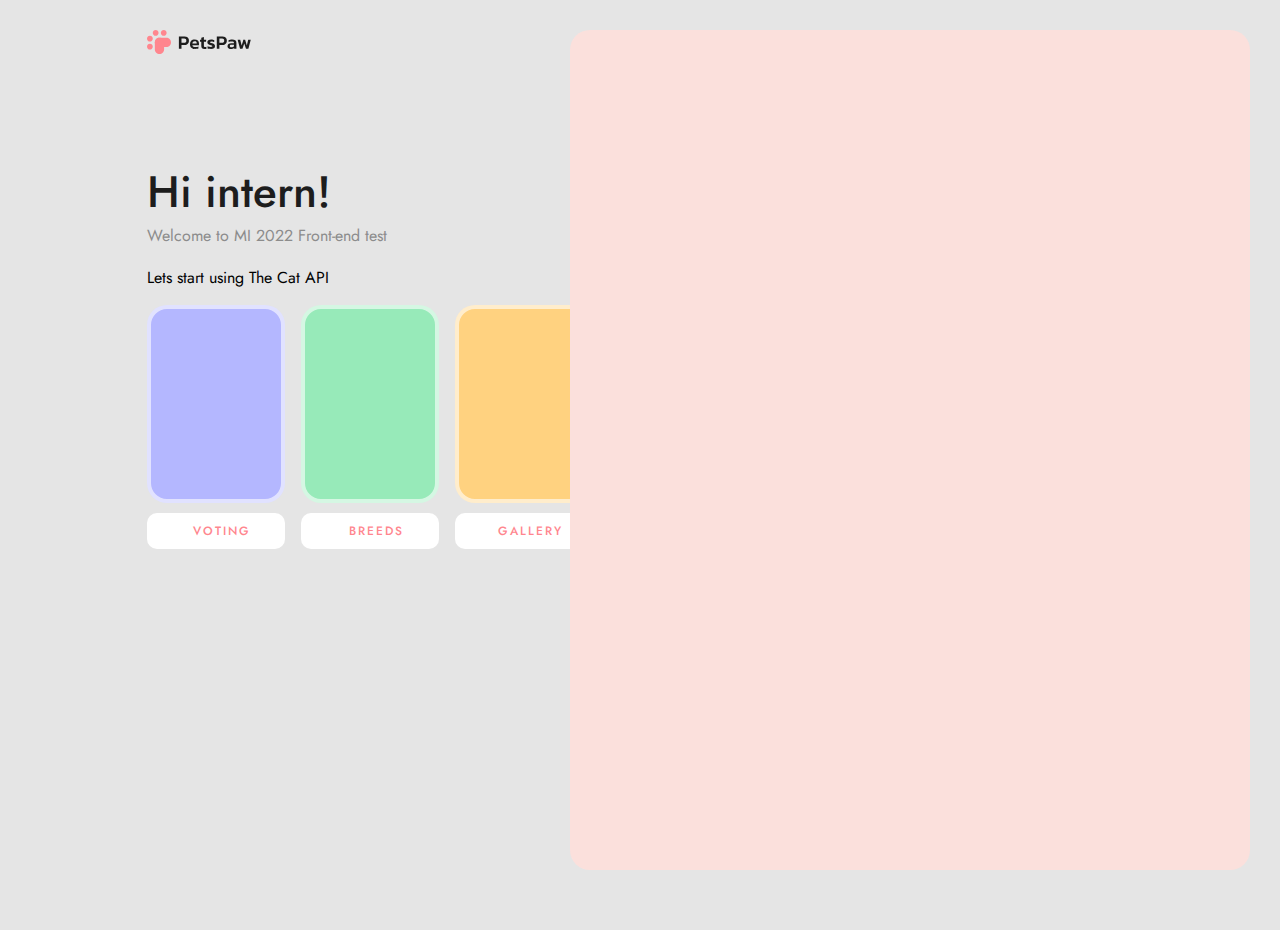
==== index.html @ ae3478e6 "Add files via upload" ====
<!DOCTYPE html>
<html lang="en">
<head>
    <meta charset="UTF-8">
    <meta http-equiv="X-UA-Compatible" content="IE=edge">
    <meta name="viewport" content="width=device-width, initial-scale=1.0">
    <title>Document</title>
    <link rel="preconnect" href="https://fonts.googleapis.com">
<link rel="preconnect" href="https://fonts.gstatic.com" crossorigin>
<link href="https://fonts.googleapis.com/css2?family=Jost:wght@400;500&display=swap" rel="stylesheet">
    <link rel="stylesheet" href="style.css">
</head>
<body>
    <div class="logo"><img src="./logo.svg" alt=""></div>
        <div class="left-block">
            <h1>Hi intern!</h1>
            <p class='welcome-text'>Welcome to MI 2022 Front-end test</p>

            <p>Lets start using The Cat API</p>

           <div class="big-card-block">
            <div class="card-block first-card-block">
                <button>
                    <a href="./html/voting.html">VOTING</a>
                    </button>
                <div class="card first-card"></div>                
            </div>
                
            <div class="card-block second-card-block">
                <button>
                    <a href="./html/breeds.html">BREEDS</a>
                </button>
                <div class="card second-card"></div>
            </div>
            <div class="card-block third-card-block">
                <button>
                    <a href="./html/gallery.html">GALLERY</a>
                    </button>
                <div class="card third-card"></div>
            </div>
           </div>

        </div>
    <div class="right-block">     
    </div>
    <!-- <script src="./index.js"></script> -->
</body>
</html>
---- style.css ----
html {
  padding: 0;
  margin: 0;
}

body {
  padding: 0;
  margin: 0;
  height: 900px;
  font-family: 'Jost';
  font-style: normal;
  font-weight: 400;
  position: relative;
  background-color: #e5e5e5;
}
a,
a:visited {
  color: #ff868e;
  text-decoration: none;
}
.right-block {
  width: 680px;
  height: 840px;
  position: absolute;
  background-color: rgb(251, 224, 220);
  right: 30px;
  top: 30px;
  border-radius: 20px;
}

.right-block::after {
  content: '';
  position: absolute;
  width: 775px;
  height: 900px;
  right: 0px;
  top: 0;
  background: url(./images/girl-and-pet\ 1.png);
}

.logo {
  position: absolute;
  width: 106.16px;
  height: 24px;
  left: 147px;
  top: 30px;
}

.left-block {
  position: absolute;
  width: 446px;
  height: 450px;
  left: 147px;
  top: 134px;
}

h1 {
  font-family: 'Jost';
  font-style: normal;
  font-weight: 500;
  font-size: 44px;
  line-height: 58px;
  color: #1d1d1d;
  margin-bottom: 0;
  padding-bottom: 0;
}

.welcome-text {
  font-family: 'Jost';
  font-style: normal;
  font-weight: 400;
  line-height: 29px;
  color: #8c8c8c;
  margin-top: 0;
}

.start-text {
  font-family: 'Jost';
  font-style: normal;
  font-weight: 500;
  font-size: 20px;
  line-height: 29px;
  color: #1d1d1d;
}

.first-card {
  box-sizing: border-box;
  width: 138px;
  height: 198px;
  background: #b4b7ff;
  border: 4px solid rgba(255, 255, 255, 0.6);
  border-radius: 20px;
  position: relative;
}

.first-card::after {
  content: '';
  position: absolute;
  width: 100px;
  height: 124.47px;
  left: 15px;
  top: 32px;
  background: url(./images/vote-table.png);
}

.second-card {
  box-sizing: border-box;
  width: 138px;
  height: 198px;
  background: #97eab9;
  border: 4px solid rgba(255, 255, 255, 0.6);
  border-radius: 20px;
  position: relative;
}

.second-card::after {
  content: '';
  position: absolute;
  width: 117px;
  height: 163px;
  left: 6px;
  top: 14px;
  background: url(./images/pet-breeds.png);
  background-position: 45% 50%;
}

.third-card {
  box-sizing: border-box;
  width: 138px;
  height: 198px;
  background: #ffd280;
  border: 4px solid rgba(255, 255, 255, 0.6);
  border-radius: 20px;
  position: relative;
}

.third-card::after {
  content: '';
  position: absolute;
  width: 112px;
  height: 190px;
  left: 13px;
  bottom: 0px;
  background: url(./images/images-search.png);
  background-position: 50% 50%;
}

button {
  margin-top: 10px;
  padding-top: 10px;
  width: 138px;
  height: 36px;
  background: #ffffff;
  border-radius: 10px;
  border: none;
  font-family: 'Jost';
  font-style: normal;
  font-weight: 500;
  font-size: 12px;
  line-height: 16px;
  text-align: center;
  letter-spacing: 2px;
}

.card-block a {
  text-align: center;
  display: block;
  width: 138px;
  height: 36px;
}

.big-card-block {
  display: grid;
  grid-template-columns: 1fr 1fr 1fr;
  gap: 16px;
}

.card-block {
  display: flex;
  flex-direction: column-reverse;
}

button:hover ~ .card {
  border: 4px solid #ffffff;
}
button:active ~ .card {
  border: 4px solid #fbe0dc;
}

button:hover {
  background: #fbe0dc;
}

button:active {
  background: #ff868e;
}
button:active a {
  color: #ffffff;
}

/* B R E E D S */

.search-block {
  width: 680px;
  height: 840px;
  position: absolute;
  right: 30px;
  top: 30px;
  border-radius: 20px;
  box-sizing: border-box;
}

.search {
  position: absolute;
  width: 470px;
  height: 60px;
  background: #ffffff;
  border-radius: 20px;
  border: 2px solid #ffffff;
  font-family: 'Jost';
  font-style: normal;
  font-weight: 400;
  font-size: 20px;
  line-height: 30px;
  padding-left: 20px;
  box-sizing: border-box;
}

.search:hover {
  border: 2px solid #fbe0dc;
}

.search:focus {
  border: 2px solid #ff868e;
  outline: none;
}

.search::-webkit-search-cancel-button {
  display: none;
}

.search-btn {
  position: absolute;
  width: 40px;
  height: 40px;
  left: 420px;
  top: 0px;
  background: url(./icon/search-20.png) no-repeat center;
  background-color: #fbe0dc;
}

.search-btn:hover {
  background: url(./icon/search-white-20.png) no-repeat center;
  background-color: #ff868e;
}

.likes-btn {
  position: absolute;
  width: 60px;
  height: 60px;
  left: 480px;
  margin-top: 0;
  border-radius: 20px;
  background: url(./icon/like-30.png) no-repeat center;
  background-color: #ffffff;
}
.likes-btn:hover {
  background: url(./icon/like-30.png) no-repeat center;
  background-color: #fbe0dc;
}
.likes-btn:active {
  background: url(./icon/like-white-30.png) no-repeat center;
  background-color: #ff868e;
}

.favourites-btn {
  position: absolute;
  width: 60px;
  height: 60px;
  left: 550px;
  margin-top: 0;
  border-radius: 20px;
  background: url(./icon/fav-30.png) no-repeat center;
  background-color: #ffffff;
}
.favourites-btn:hover {
  background: url(./icon/fav-30.png) no-repeat center;
  background-color: #fbe0dc;
}
.favourites-btn:active {
  background: url(./icon/fav-white-30.png) no-repeat center;
  background-color: #ff868e;
}

.dislikes-btn {
  position: absolute;
  width: 60px;
  height: 60px;
  left: 620px;
  margin-top: 0;
  border-radius: 20px;
  background: url(./icon/dislike-30.png) no-repeat center;
  background-color: #ffffff;
}
.dislikes-btn:hover {
  background: url(./icon/dislike-30.png) no-repeat center;
  background-color: #fbe0dc;
}
.dislikes-btn:active {
  background: url(./icon/dislike-white-30.png) no-repeat center;
  background-color: #ff868e;
}

.likes-btn a,
.favourites-btn a,
.dislikes-btn a {
  display: block;
  width: 60px;
  height: 60px;
}

.big-photo-block {
  position: absolute;
  width: 680px;
  height: 770px;
  left: 0px;
  top: 70px;
  background: #ffffff;
  border-radius: 20px;
  overflow: hidden;
  box-sizing: border-box;
}

.back-btn {
  position: absolute;
  width: 40px;
  height: 40px;
  left: 20px;
  top: 20px;
  margin: 0;
  background: url(./icon/back-20.png) no-repeat center;
  background-color: #fbe0dc;
  border-radius: 10px;
  cursor: pointer;
}
.back-btn:hover {
  background: url(./icon/back-white-20.png) no-repeat center;
  background-color: #ff868e;
  border-radius: 10px;
}

.breeds-btn {
  padding: 30px;
  padding-top: 5px;
  position: absolute;
  /* width: 148px; */
  height: 40px;
  left: 70px;
  top: 20px;
  margin: 0;
  background: #ff868e;
  border-radius: 10px;
  color: white;
  font-family: 'Jost';
  font-style: normal;
  font-weight: 500;
  font-size: 20px;
  line-height: 30px;
  text-align: center;
  letter-spacing: 2px;
  color: #ffffff;
  box-sizing: border-box;
}

.select-breeds {
  position: absolute;
  width: 226px;
  height: 40px;
  left: 228px;
  top: 20px;

  background: #f8f8f7;
  border-radius: 10px;
  font-family: 'Jost';
  font-style: normal;
  font-weight: 400;
  font-size: 16px;
  line-height: 24px;
  border: 2px solid #f8f8f7;
  color: #8c8c8c;
  padding-left: 5px;
  box-sizing: border-box;
}

select:hover {
  border: 2px solid #fbe0dc;
}
select:focus {
  outline: none;
}
select:focus:hover {
  border: 2px solid #fbe0dc;
}

.select-limit {
  position: absolute;
  width: 101px;
  height: 40px;
  left: 464px;
  top: 20px;

  background: #f8f8f7;
  border-radius: 10px;
  font-family: 'Jost';
  font-style: normal;
  font-weight: 400;
  font-size: 16px;
  line-height: 24px;
  color: #8c8c8c;
  border: 2px solid #f8f8f7;
  color: #8c8c8c;
  padding-left: 5px;
  box-sizing: border-box;
}

.sort {
  margin: 0;
  position: absolute;
  width: 40px;
  height: 40px;
  left: 575px;
  top: 20px;
  background: url(./icon/sort-20.png) no-repeat center;
  background-color: #f8f8f7;
  border-radius: 10px;
  cursor: pointer;
  border: 2px solid #f8f8f7;
  box-sizing: border-box;
}

.sort:hover {
  background: url(./icon/sort-color-20.png) no-repeat center;
  background-color: #f8f8f7;
  border: 2px solid #fbe0dc;
}

.sort-rev {
  margin: 0;
  position: absolute;
  width: 40px;
  height: 40px;
  left: 625px;
  top: 20px;
  background: url(./icon/soft-revert-20.png) no-repeat center;
  background-color: #f8f8f7;
  border-radius: 10px;
  cursor: pointer;
  border: 2px solid #f8f8f7;
  box-sizing: border-box;
}

.sort-rev:hover {
  background: url(./icon/sort-revert-color-20.png) no-repeat center;
  background-color: #f8f8f7;
  border: 2px solid #fbe0dc;
}

.photo-block {
  width: 640px;
  height: 682px;
  position: absolute;
  top: 80px;
  left: 20px;
  overflow: scroll;
  display: grid;
  gap: 20px;
  grid-template-columns: 200px 200px 200px;
  grid-auto-flow: dense;
  grid-auto-rows: 140px;
}
.photo-block::-webkit-scrollbar {
  display: none;
}
.photo {
  border-radius: 20px;
  background-color: gray;
  position: relative;
}

.high {
  grid-row: span 2;
}

.big {
  grid-row: span 2;
  grid-column: span 2;
}

.name-block {
  position: absolute;
  width: 100%;
  height: 100%;
  left: 0px;
  top: 0px;
  background: rgba(255, 134, 142, 0.6);
  border-radius: 20px;
  opacity: 0;
}

.name {
  padding-top: 10px;
  position: absolute;
  width: 180px;
  height: 34px;
  bottom: 10px;
  left: calc(50% - 180px / 2);
  background: #ffffff;
  border-radius: 10px;
  text-align: center;
  font-family: 'Jost';
  font-style: normal;
  font-weight: 400;
  font-size: 16px;
  line-height: 24px;
  text-align: center;
  color: #ff868e;
}

.photo:hover .name-block {
  opacity: 1;
  transition: opacity 0.3s;
}

/* I N F O  S T Y L E */

.id-block {
  position: absolute;
  min-width: 90px;
  height: 40px;
  left: 228px;
  top: 20px;
  background: #ff868e;
  border-radius: 10px;
  font-family: 'Jost';
  font-style: normal;
  font-weight: 500;
  font-size: 20px;
  line-height: 30px;
  text-align: center;
  letter-spacing: 2px;
  color: #ffffff;
  padding-top: 5px;
  box-sizing: border-box;
}

.disabled {
  background: #fbe0dc;
  color: #ff868e;
}

.name a {
  width: 100px;
  height: 30px;
}
.swiper.style {
  height: 360px;
  left: 0px;
  top: 80px;
  border-radius: 20px;
  box-sizing: border-box;
  width: 640px;
}

.about {
  position: absolute;
  width: 640px;
  height: 204px;
  left: 20px;
  top: 491px;
  border: 2px solid #fbe0dc;
  border-radius: 20px;
  border: 2px solid #fbe0dc;
  box-sizing: border-box;
}
.about-name {
  position: absolute;
  padding-left: 25px;
  padding-right: 25px;
  max-height: 62px;
  left: 50%;
  transform: translateX(-50%);
  top: -24px;
  white-space: nowrap;
  background: #ffffff;
  border-radius: 20px;
  font-family: 'Jost';
  font-style: normal;
  font-weight: 500;
  font-size: 36px;
  line-height: 42px;
  color: #1d1d1d;
  text-align: center;
}

.swiper-slide {
  width: 640px;
  height: 360px;
  border-radius: 20px;
  box-sizing: border-box;
}

.left-info-block {
  position: absolute;
  width: 270px;
  left: 40px;
  top: 55px;
  font-family: 'Jost';
  font-style: normal;
  font-weight: 400;
  font-size: 16px;
  line-height: 23px;
  color: #8c8c8c;
}

.right-info-block {
  position: absolute;
  width: 270px;
  top: 55px;
  left: 330px;
  font-family: 'Jost';
  font-style: normal;
  font-weight: 400;
  font-size: 16px;
  line-height: 33px;
  color: #8c8c8c;
}

.left-info-block span,
.right-info-block span {
  font-weight: 500;
  color: #1d1d1d;
}

#nav {
  position: absolute;
  height: 30px;
  width: 10px;
  padding-left: 10px;
  padding-right: 10px;
  white-space: nowrap;
  top: 422px;
  left: 50%;
  transform: translateX(-50%);
  bottom: 0px;
  border-radius: 20px;
  padding-top: 10px;
  display: table;
  background-color: white;
}

.swiper-pagination span {
  width: 10px;
  height: 10px;
  background: #fbe0dc;
  border-radius: 10px;
  opacity: 1;
}
.swiper-pagination .swiper-pagination-bullet-active {
  background: #ff868e;
  opacity: 1;
}

#prev,
#next {
  position: absolute;
  top: 0;
  height: 600px;
  width: 100px;
  opacity: 0;
}

.swiper-virtual {
  width: 640px;
  height: 360px;
  border-radius: 20px;
  box-sizing: border-box;
  /* background-color: #97eab9; */
}

/* V O T I N G  */

.container-voting {
  position: absolute;
  height: 360px;
  width: 640px;
  left: 20px;
  top: 80px;
  border-radius: 20px;
  box-sizing: border-box;
}

.button-block {
  position: absolute;
  top: 394px;
  left: 50%;
  transform: translateX(-50%);
  width: 256px;
  height: 88px;
  border: 4px solid white;
  background: white;
  box-sizing: border-box;
  border-radius: 20px;
  padding: 0;
  display: flex;
  gap: 4px;
}
.like-voting-button {
  margin: 0;
  width: 80px;
  height: 80px;
  box-sizing: border-box;
  border-top-left-radius: 20%;
  border-bottom-left-radius: 20%;
  background: url(./icon/like-white-30.png) no-repeat center;
  background-color: #97eab9;
}

.like-voting-button:hover {
  background: url(./icon/like-color-30.png) no-repeat center;
  background-color: rgba(151, 234, 185, 0.3);
}
.like-voting-button:active {
  background: url(./icon/like-white-30.png) no-repeat center;
  background-color: #97eab9;
}

.favourites-voting-button {
  margin: 0;
  width: 80px;
  height: 80px;
  box-sizing: border-box;
  background: url(./icon/fav-white-30.png) no-repeat center;
  background-color: #ff868e;
}

.favourites-voting-button:hover {
  background: url(./icon/fav-30.png) no-repeat center;
  background-color: rgba(255, 134, 142, 0.3);
}
.favourites-voting-button:active {
  background: url(./icon/fav-full-white-30.png) no-repeat center;
  background-color: #ff868e;
}

.dislikes-voting-button {
  margin: 0;
  width: 80px;
  height: 80px;
  box-sizing: border-box;
  border-top-right-radius: 20%;
  border-bottom-right-radius: 20%;
  background: url(./icon/dislike-white-30.png) no-repeat center;
  background-color: #ffd280;
}
.dislikes-voting-button:hover {
  background: url(./icon/dislike-color-30.png) no-repeat center;
  background-color: rgba(255, 210, 128, 0.3);
}
.dislikes-voting-button:active {
  background: url(./icon/dislike-white-30.png) no-repeat center;
  background-color: #ffd280;
}

.output-big-block {
  position: absolute;
  bottom: 20px;
  left: 20px;
  height: 270px;
  width: 640px;
  box-sizing: border-box;
  display: flex;
  flex-direction: column;
  gap: 10px;
  overflow: scroll;
}
.output-big-block::-webkit-scrollbar {
  display: none;
}
.output-block {
  flex-basis: 60px;
  flex-shrink: 0;
  position: relative;
  width: 640px;
  height: 60px;
  left: 0;
  box-sizing: border-box;
  border-radius: 10px;
}
.time {
  position: absolute;
  top: 15px;
  left: 15px;
  width: 61px;
  height: 30px;
  background: white;
  border-radius: 5px;
  font-family: 'Jost';
  font-style: normal;
  font-weight: 400;
  font-size: 16px;
  line-height: 24px;
  color: #1d1d1d;
  text-align: center;
  padding-top: 6px;
}

.output-block p {
  margin: 0;
  padding: 0;
  position: absolute;
  left: 96px;
  top: 18px;
  font-family: 'Jost';
  font-style: normal;
  font-weight: 400;
  font-size: 16px;
  line-height: 24px;
  color: #8c8c8c;
}

.output-block span {
  font-weight: 500;
  color: black;
}

/* G A L L E R Y */

.upload-btn {
  position: absolute;
  width: 143px;
  height: 40px;
  right: 20px;
  top: 20px;
  border-radius: 10px;
  font-family: 'Jost';
  font-style: normal;
  font-weight: 500;
  font-size: 12px;
  line-height: 16px;
  text-align: center;
  letter-spacing: 2px;
  color: #ff868e;
  margin-top: 0;
  background: url(./icon/upload-16.png) no-repeat 30px;
  background-color: #fbe0dc;
}

.upload-btn:hover {
  background: url(./icon/upload-white-16.png) no-repeat 30px;
  background-color: #ff868e;
  color: white;
}
.upload-btn:hover a {
  color: white;
}

.upload-btn a {
  position: absolute;
  left: 0;
  top: 0;
  padding-top: 13px;
  padding-left: 15px;
  display: block;
  width: 143px;
  height: 40px;
}

.popup-container {
  width: 100%;
  height: 100%;
  position: absolute;
  left: 0px;
  top: 0px;
  box-sizing: border-box;
  background: rgba(29, 29, 29, 0.6);
  opacity: 0;
  visibility: hidden;
  transition: all 0.2s;
  box-sizing: border-box;
}
.popup {
  width: 680px;
  height: 840px;
  position: absolute;
  right: 30px;
  top: 30px;
  border-radius: 20px;
  box-sizing: border-box;
  background: #f8f8f7;
  display: block;
  padding-top: 100px;
  text-align: center;
  justify-content: center;
  align-items: center;
}
.popup h2 {
  font-family: 'Jost';
  font-weight: 500;
  font-size: 36px;
  line-height: 52px;
  color: #1d1d1d;
  margin: 0 auto;
  margin-bottom: 15px;
}

.non-active {
  pointer-events: none;
  cursor: default;
}

.text-over-photo {
  font-family: 'Jost';
  font-weight: 400;
  font-size: 20px;
  line-height: 30px;
  color: #8c8c8c;
  margin: 0 auto;
}

.popup-container:target {
  opacity: 1;
  visibility: visible;
}

.close-button {
  position: absolute;
  right: 20px;
  top: 20px;
  width: 40px;
  height: 40px;
  background: url(./icon/close-20.png) center no-repeat;
  background-color: #ffffff;
  border-radius: 10px;
}

.close-button:hover {
  background: url(./icon/close-white-20.png) center no-repeat;
  background-color: #ff868e;
}
.close-button a {
  display: block;
  width: 40px;
  height: 40px;
}
.image-container {
  position: absolute;
  width: 640px;
  height: 320px;
  left: 20px;
  top: 232px;
  background: url(./icon/upload-bg.png) center no-repeat;
  background-color: #ffffff;
  border: 2px dashed #fbe0dc;
  border-radius: 20px;
  box-sizing: border-box;
  padding-top: 0px;
  z-index: 2;
}

.image-container.active {
  background-color: #fbe0dc;
  border: 2px dashed #ff868e;
}

.open-button {
  font-family: 'Jost';
  font-weight: 400;
  font-size: 20px;
  line-height: 30px;
  color: black;
  font-weight: 500;
  font-size: 20px;
  line-height: 30px;
}
.open-button:hover {
  background: none;
  cursor: pointer;
}
.text {
  font-family: 'Jost';
  font-weight: 400;
  font-size: 20px;
  margin-top: 150px;
  font-weight: 400;
  color: #8c8c8c;
}
.image-container input {
  display: none;
}

.image-container span {
  color: black;
  font-weight: 500;
  font-size: 20px;
  line-height: 30px;
}

.text-under-photo {
  font-weight: 400;
  color: #8c8c8c;
  margin-top: 380px;
  top: 572px;
  font-size: 20px;
  line-height: 30px;
  font-family: 'Jost';
}

.photo-preview {
  position: absolute;
  left: 61px;
  top: 252px;
  width: 558.14px;
  height: 280px;
  border-radius: 10px;
  z-index: 1;
}

.upload-block {
  position: absolute;
  bottom: 158px;
  left: 20px;
  width: 640px;
  height: 60px;
  border-radius: 10px;
  font-family: 'Jost';
  font-style: normal;
  font-weight: 400;
  font-size: 16px;
  line-height: 24px;
  color: #8c8c8c;
  text-align: left;
  box-sizing: border-box;
  display: none;
}

.upload-block.active {
  background: none;
  display: flex;
  justify-content: center;
  padding: 0;
}

.upload-block.error {
  display: block;
  padding: 0;
  background: url(./icon/error-20.png) 20px no-repeat;
  background-color: #ffffff;
  padding-left: 50px;
  padding-top: 18px;
}
.upload-block.success {
  display: block;
  padding: 0;
  background: url(./icon/success-20.png) 20px no-repeat;
  background-color: #ffffff;
  padding-left: 50px;
  padding-top: 18px;
}

.upload-button {
  width: 172px;
  height: 40px;
  background: #ff868e;
  border-radius: 10px;
  font-family: 'Jost';
  font-style: normal;
  font-weight: 500;
  font-size: 12px;
  line-height: 16px;
  text-align: center;
  letter-spacing: 2px;
  color: #ffffff;
  padding: 0;
  padding-top: 2px;
}

.upload-button:hover,
.upload-button:active {
  color: #ff868e;
  background: #fbe0dc;
}

.upload-button.active {
  background: url(./icon/Ellipse\ 9.png) 30px no-repeat;
  background-color: #ff868e;
  color: #ffffff;
  padding-left: 25px;
}

/* F A V O U R I T E S  •  L I K E S  •  D I S L I K E S */

.vote-icon {
  background-color: #ffffff;
  border-radius: 10px;
  position: absolute;
  width: 40px;
  height: 40px;
  left: 50%;
  top: 50%;
  transform: translate(-50%, -50%);
}

.vote-icon-block {
  position: absolute;
  width: 100%;
  height: 100%;
  left: 0px;
  top: 0px;
  background: rgba(255, 134, 142, 0.6);
  border-radius: 20px;
  opacity: 0;
}

.photo:hover .vote-icon-block {
  opacity: 1;
  transition: opacity 0.3s;
}

.photo-block.categories {
  position: absolute;
  height: 520px;
  width: 640px;
  left: 20px;
  top: 80px;
  border-radius: 20px;
  box-sizing: border-box;
}

.output-big-block.categories {
  height: 130px;
}

.output-block.no-item {
  background: #f8f8f7;
}

.output-block.no-item p {
  margin: 0;
  padding: 0;
  position: absolute;
  left: 20px;
  top: 18px;
  font-family: 'Jost';
  font-style: normal;
  font-weight: 400;
  font-size: 16px;
  line-height: 24px;
  color: #8c8c8c;
}
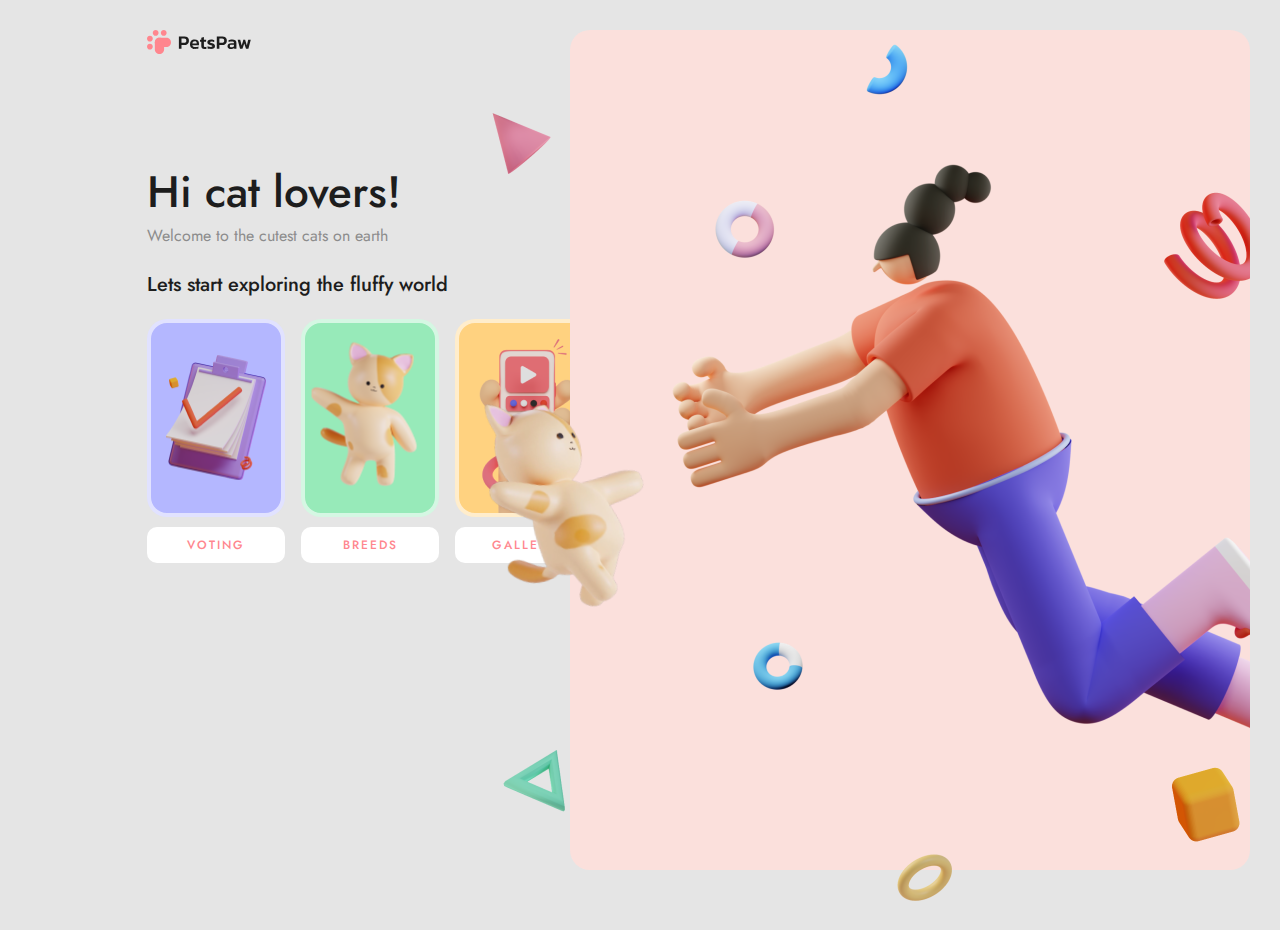
==== commit 01290e1b: "Add files via upload" ====
--- a/index.html
+++ b/index.html
@@ -1,48 +1,49 @@
 <!DOCTYPE html>
 <html lang="en">
-<head>
-    <meta charset="UTF-8">
-    <meta http-equiv="X-UA-Compatible" content="IE=edge">
-    <meta name="viewport" content="width=device-width, initial-scale=1.0">
+  <head>
+    <meta charset="UTF-8" />
+    <meta http-equiv="X-UA-Compatible" content="IE=edge" />
+    <meta name="viewport" content="width=device-width, initial-scale=1.0" />
     <title>Document</title>
-    <link rel="preconnect" href="https://fonts.googleapis.com">
-<link rel="preconnect" href="https://fonts.gstatic.com" crossorigin>
-<link href="https://fonts.googleapis.com/css2?family=Jost:wght@400;500&display=swap" rel="stylesheet">
-    <link rel="stylesheet" href="style.css">
-</head>
-<body>
-    <div class="logo"><img src="./logo.svg" alt=""></div>
-        <div class="left-block">
-            <h1>Hi intern!</h1>
-            <p class='welcome-text'>Welcome to MI 2022 Front-end test</p>
+    <link rel="preconnect" href="https://fonts.googleapis.com" />
+    <link rel="preconnect" href="https://fonts.gstatic.com" crossorigin />
+    <link
+      href="https://fonts.googleapis.com/css2?family=Jost:wght@400;500&display=swap"
+      rel="stylesheet"
+    />
+    <link rel="stylesheet" href="style.css" />
+  </head>
+  <body>
+    <div class="logo"><img src="./logo.svg" alt="" /></div>
+    <div class="left-block">
+      <h1>Hi cat lovers!</h1>
+      <p class="welcome-text">Welcome to the cutest cats on earth</p>
 
-            <p>Lets start using The Cat API</p>
+      <p class="start-text">Lets start exploring the fluffy world</p>
 
-           <div class="big-card-block">
-            <div class="card-block first-card-block">
-                <button>
-                    <a href="./html/voting.html">VOTING</a>
-                    </button>
-                <div class="card first-card"></div>                
-            </div>
-                
-            <div class="card-block second-card-block">
-                <button>
-                    <a href="./html/breeds.html">BREEDS</a>
-                </button>
-                <div class="card second-card"></div>
-            </div>
-            <div class="card-block third-card-block">
-                <button>
-                    <a href="./html/gallery.html">GALLERY</a>
-                    </button>
-                <div class="card third-card"></div>
-            </div>
-           </div>
+      <div class="big-card-block">
+        <div class="card-block first-card-block">
+          <button>
+            <a href="./html/voting.html">VOTING</a>
+          </button>
+          <div class="card first-card"></div>
+        </div>
 
+        <div class="card-block second-card-block">
+          <button>
+            <a href="./html/breeds.html">BREEDS</a>
+          </button>
+          <div class="card second-card"></div>
         </div>
-    <div class="right-block">     
+        <div class="card-block third-card-block">
+          <button>
+            <a href="./html/gallery.html">GALLERY</a>
+          </button>
+          <div class="card third-card"></div>
+        </div>
+      </div>
     </div>
+    <div class="right-block"></div>
     <!-- <script src="./index.js"></script> -->
-</body>
-</html>+  </body>
+</html>
--- a/style.css
+++ b/style.css
@@ -148,6 +148,7 @@
 button {
   margin-top: 10px;
   padding-top: 10px;
+  padding-left: 0;
   width: 138px;
   height: 36px;
   background: #ffffff;
